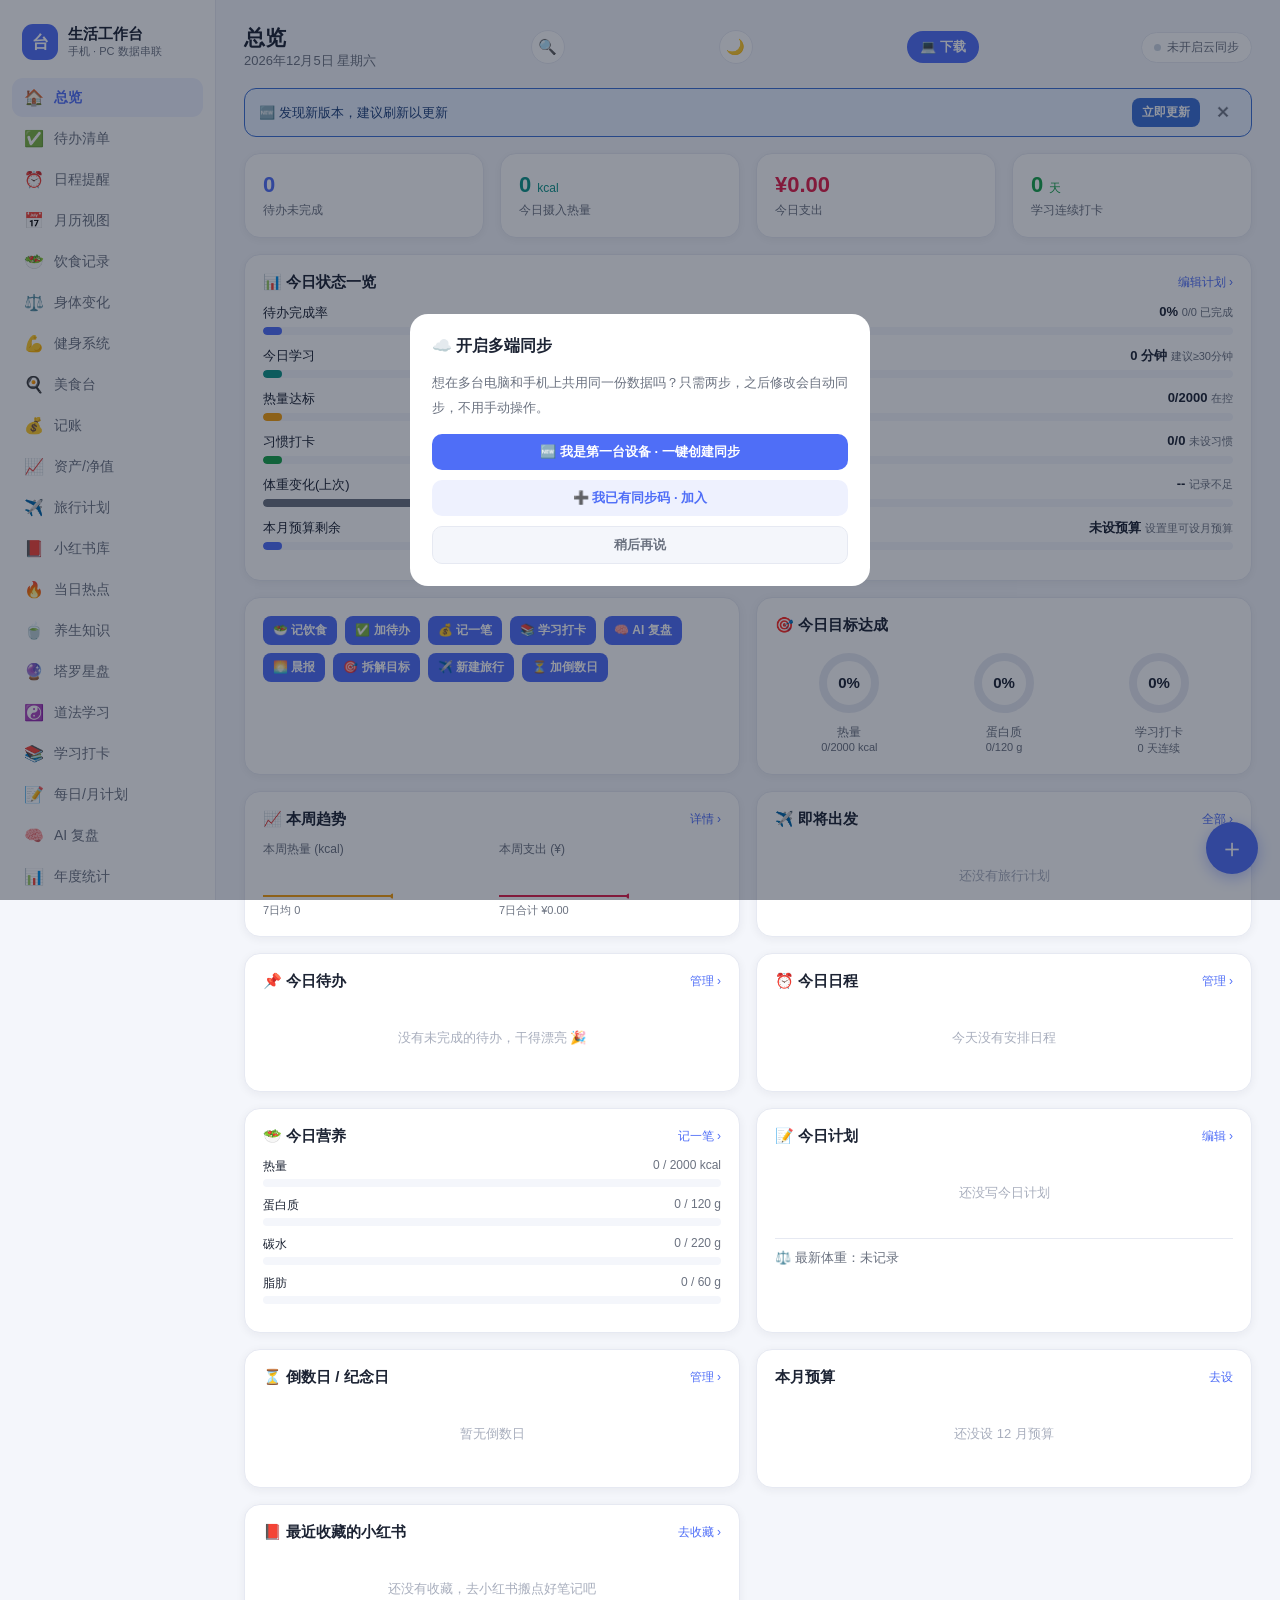
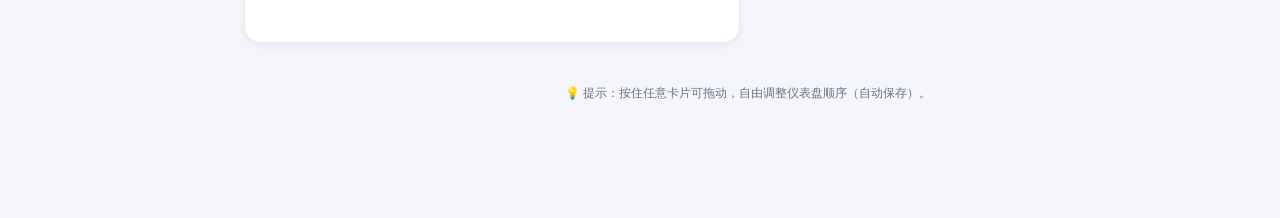
==== index.html @ 12a0d569 "feat: 新增资产/净值、目标OKR、收藏稍后读、分类预算卡、AI识票图片OCR 五模块" ====
<!DOCTYPE html>
<html lang="zh-CN">
<head>
<meta charset="UTF-8">
<meta name="viewport" content="width=device-width, initial-scale=1.0, viewport-fit=cover">
<meta name="theme-color" content="#4f6ef7">
<title>我的生活工作台</title>
<meta name="apple-mobile-web-app-capable" content="yes">
<meta name="mobile-web-app-capable" content="yes">
<meta name="apple-mobile-web-app-title" content="生活工作台">
<meta name="apple-mobile-web-app-status-bar-style" content="default">
<link rel="icon" href="data:image/svg+xml,<svg xmlns='http://www.w3.org/2000/svg' viewBox='0 0 100 100'><rect width='100' height='100' rx='24' fill='%234f6ef7'/><text x='50' y='68' font-size='52' text-anchor='middle' fill='white'>台</text></svg>">
<link rel="stylesheet" href="style.css">
<script>try{var _d=JSON.parse(localStorage.getItem("wb_workbench_v1")||"{}");if(_d.settings&&_d.settings.theme==="dark")document.documentElement.setAttribute("data-theme","dark");}catch(e){}</script>
<link rel="manifest" href="manifest.json">
<link rel="apple-touch-icon" href="icon-192.png">
</head>
<body>
<div id="app">
  <!-- 侧边栏（PC） -->
  <aside class="sidebar">
    <div class="logo">
      <div class="mark">台</div>
      <div><div class="t1">生活工作台</div><div class="t2">手机 · PC 数据串联</div></div>
    </div>
    <nav id="nav"></nav>
  </aside>

  <!-- 主区域 -->
  <main class="main">
    <div class="topbar">
      <div>
        <h1 id="page-title">总览</h1>
        <div class="date" id="page-date"></div>
      </div>
      <button class="top-icon" onclick="openSearch()" title="全局搜索">🔍</button>
      <button class="top-icon" id="theme-btn" onclick="toggleTheme()" title="切换深色/浅色">🌙</button>
      <button class="dl-btn" id="dl-btn" onclick="openDownloadModal()">📲 下载</button>
      <button class="sync-chip" id="sync-chip" onclick="go('settings')">
        <span class="dot"></span><span id="sync-chip-text">未开启云同步</span>
      </button>
    </div>
    <div id="backup-banner" class="backup-banner" style="display:none"></div>
    <div id="update-banner" class="backup-banner" style="display:none;background:#e7f0ff;border-color:#3b6fd4;color:#1c3f7a">
      <span>🆕 发现新版本，建议刷新以更新</span>
      <button class="btn sm" style="background:#3b6fd4;color:#fff;border:none" onclick="applyUpdate()">立即更新</button>
      <button class="icon-btn" onclick="this.parentNode.style.display='none'">✕</button>
    </div>
    <div id="corrupt-banner" class="corrupt-banner" style="display:none"></div>

    <section id="sec-dashboard" class="section"></section>
    <section id="sec-todo" class="section"></section>
    <section id="sec-schedule" class="section"></section>
    <section id="sec-calendar" class="section"></section>
    <section id="sec-diet" class="section"></section>
    <section id="sec-money" class="section"></section>
    <section id="sec-assets" class="section"></section>
    <section id="sec-travel" class="section"></section>
    <section id="sec-hot" class="section"></section>
    <section id="sec-wellness" class="section"></section>
    <section id="sec-tarot" class="section"></section>
    <section id="sec-tao" class="section"></section>
    <section id="sec-study" class="section"></section>
    <section id="sec-plan" class="section"></section>
    <section id="sec-review" class="section"></section>
    <section id="sec-stats" class="section"></section>
    <section id="sec-weight" class="section"></section>
    <section id="sec-kitchen" class="section"></section>
    <section id="sec-sop" class="section"></section>
    <section id="sec-shopping" class="section"></section>
    <section id="sec-habits" class="section"></section>
    <section id="sec-files" class="section"></section>
    <section id="sec-vault" class="section"></section>
    <section id="sec-tools" class="section"></section>
    <section id="sec-xhs" class="section"></section>
    <section id="sec-goals" class="section"></section>
    <section id="sec-bookmarks" class="section"></section>
    <section id="sec-settings" class="section"></section>
    <section id="sec-fitness" class="section"></section>
  </main>

  <!-- 底部导航（手机） -->
  <nav class="bottom-nav" id="bnav"></nav>
</div>

<button id="fab" class="fab" onclick="openQuickAdd()" title="快速记录">＋</button>
<div id="toast"></div>
<div id="modal-root"></div>

<script src="foods.js"></script>
<script src="recipes.js"></script>
<script src="travel.js"></script>
<script src="xhs.js"></script>
<script src="app.js"></script>
</body>
</html>
---- style.css ----
:root {
  --bg: #f4f6fb;
  --card: #ffffff;
  --text: #1c2333;
  --text2: #6b7280;
  --line: #e6e9f2;
  --primary: #4f6ef7;
  --primary-soft: #eef1fe;
  --green: #16a34a;
  --red: #e11d48;
  --orange: #f59e0b;
  --teal: #0d9488;
  --purple: #8b5cf6;
  --radius: 16px;
  --shadow: 0 2px 10px rgba(28, 35, 51, 0.06);
}
* { margin: 0; padding: 0; box-sizing: border-box; -webkit-tap-highlight-color: transparent; }
html, body { height: 100%; }
body {
  font-family: -apple-system, BlinkMacSystemFont, "PingFang SC", "Microsoft YaHei", "Segoe UI", sans-serif;
  background: var(--bg); color: var(--text); font-size: 14px;
}
button { font-family: inherit; cursor: pointer; border: none; background: none; color: inherit; }
input, select, textarea {
  font-family: inherit; font-size: 14px; color: var(--text);
  border: 1px solid var(--line); border-radius: 10px; padding: 9px 12px;
  background: #fff; outline: none; width: 100%;
}
input:focus, select:focus, textarea:focus { border-color: var(--primary); box-shadow: 0 0 0 3px rgba(79,110,247,.12); }
::placeholder { color: #a8aebd; }

/* 布局 */
#app { display: flex; min-height: 100vh; }
.sidebar {
  width: 216px; background: var(--card); border-right: 1px solid var(--line);
  padding: 20px 12px; position: fixed; top: 0; bottom: 0; left: 0; z-index: 50;
  display: flex; flex-direction: column; overflow-y: auto;
}
.logo { display: flex; align-items: center; gap: 10px; padding: 4px 10px 18px; }
.logo .mark {
  width: 36px; height: 36px; border-radius: 11px; flex: none;
  background: linear-gradient(135deg, #4f6ef7, #8b5cf6);
  color: #fff; display: flex; align-items: center; justify-content: center;
  font-weight: 700; font-size: 17px;
}
.logo .t1 { font-weight: 700; font-size: 15px; }
.logo .t2 { font-size: 11px; color: var(--text2); }
.nav-item {
  display: flex; align-items: center; gap: 10px; padding: 10px 12px;
  border-radius: 11px; color: var(--text2); font-size: 14px; width: 100%;
  margin-bottom: 2px; transition: all .15s;
}
.nav-item .ico { font-size: 16px; width: 20px; text-align: center; }
.nav-item:hover { background: var(--bg); color: var(--text); }
.nav-item.active { background: var(--primary-soft); color: var(--primary); font-weight: 600; }
.main { flex: 1; margin-left: 216px; padding: 24px 28px 90px; max-width: 1160px; }

/* 顶栏 */
.topbar { display: flex; align-items: center; justify-content: space-between; margin-bottom: 18px; gap: 12px; flex-wrap: wrap; }
.topbar h1 { font-size: 21px; font-weight: 700; }
.topbar .date { color: var(--text2); font-size: 13px; }
.sync-chip {
  display: inline-flex; align-items: center; gap: 6px; font-size: 12px;
  background: var(--card); border: 1px solid var(--line); border-radius: 99px; padding: 6px 12px; color: var(--text2);
}
.sync-chip .dot { width: 7px; height: 7px; border-radius: 50%; background: #cbd5e1; }
.sync-chip.on .dot { background: var(--green); }
.dl-btn {
  border: none; background: var(--primary); color: #fff; font-size: 13px; font-weight: 600;
  padding: 7px 13px; border-radius: 99px; cursor: pointer; margin-right: 8px; white-space: nowrap;
}
.dl-btn:hover { background: #3f5cf0; }
.dl-btn.ready { animation: dlPulse 1.6s infinite; }
@keyframes dlPulse { 0%,100% { box-shadow: 0 0 0 3px var(--primary-soft); } 50% { box-shadow: 0 0 0 6px var(--primary-soft); } }

/* 卡片与网格 */
.card { background: var(--card); border-radius: var(--radius); box-shadow: var(--shadow); padding: 18px; border: 1px solid var(--line); }
.card h3 { font-size: 15px; margin-bottom: 12px; display: flex; align-items: center; justify-content: space-between; }
.card h3 .more { font-size: 12px; color: var(--primary); font-weight: 400; }
.grid { display: grid; gap: 16px; }
.grid.cols-2 { grid-template-columns: 1fr 1fr; }
.grid.cols-3 { grid-template-columns: repeat(3, 1fr); }
.grid.cols-4 { grid-template-columns: repeat(4, 1fr); }
/* 仪表盘可拖拽布局：display 仅在 .active 时生效，避免 ID 选择器优先级压过 .section 的隐藏规则 */
#sec-dashboard.active { display: grid; grid-template-columns: repeat(4, 1fr); gap: 16px; }
#sec-dashboard .span2 { grid-column: span 2; }
#sec-dashboard .span4 { grid-column: 1 / -1; }
#sec-dashboard [data-dash] { cursor: grab; transition: box-shadow .15s, transform .15s; }
#sec-dashboard [data-dash]:hover { box-shadow: 0 6px 18px rgba(79,110,247,.18); }
#sec-dashboard [data-dash]:active { cursor: grabbing; }
#sec-dashboard [data-dash].dragging { opacity: .45; }
@media (max-width: 760px) {
  #sec-dashboard.active { grid-template-columns: 1fr 1fr; }
  #sec-dashboard .span2, #sec-dashboard .span4 { grid-column: 1 / -1; }
}
.section { display: none; }
.section.active { display: block; animation: fade .2s ease; }
@keyframes fade { from { opacity: 0; transform: translateY(4px); } to { opacity: 1; } }

/* 统计块 */
.stat { display: flex; flex-direction: column; gap: 4px; }
.stat .v { font-size: 22px; font-weight: 700; }
.stat .l { font-size: 12px; color: var(--text2); }

/* 按钮 */
.btn {
  display: inline-flex; align-items: center; justify-content: center; gap: 6px;
  background: var(--primary); color: #fff; border-radius: 10px; padding: 9px 16px;
  font-size: 13px; font-weight: 600; transition: opacity .15s; flex: none;
}
.btn:hover { opacity: .88; }
.btn.ghost { background: var(--primary-soft); color: var(--primary); }
.btn.gray { background: var(--bg); color: var(--text2); border: 1px solid var(--line); }
.btn.danger { background: #fee2e2; color: var(--red); }
.btn.sm { padding: 6px 10px; font-size: 12px; border-radius: 8px; }
.icon-btn { color: var(--text2); font-size: 15px; padding: 4px 6px; border-radius: 6px; }
.icon-btn:hover { background: var(--bg); color: var(--red); }

/* 表单行 */
.form-row { display: flex; gap: 8px; margin-bottom: 10px; flex-wrap: wrap; }
.form-row > * { flex: 1; min-width: 90px; }
.form-row > .btn { flex: none; }
label.fl { font-size: 12px; color: var(--text2); display: block; margin-bottom: 4px; }

/* 列表 */
.list-item {
  display: flex; align-items: center; gap: 10px; padding: 11px 4px;
  border-bottom: 1px solid var(--line);
}
.list-item:last-child { border-bottom: none; }
.list-item .grow { flex: 1; min-width: 0; }
.list-item .title { font-size: 14px; word-break: break-all; }
.list-item .sub { font-size: 12px; color: var(--text2); margin-top: 2px; }
.done .title { text-decoration: line-through; color: var(--text2); }
.tag { font-size: 11px; padding: 2px 8px; border-radius: 99px; flex: none; }
.tag.hi { background: #fee2e2; color: var(--red); }
.tag.mid { background: #fef3c7; color: #b45309; }
.tag.lo { background: #dcfce7; color: var(--green); }
.tag.blue { background: var(--primary-soft); color: var(--primary); }
.tag.teal { background: #ccfbf1; color: var(--teal); }
.tag.purple { background: #ede9fe; color: var(--purple); }
.tag.orange { background: #fef3c7; color: #b45309; }
.checkbox {
  width: 20px; height: 20px; border-radius: 7px; border: 2px solid #cbd5e1;
  flex: none; display: flex; align-items: center; justify-content: center;
  color: #fff; font-size: 12px; transition: all .15s;
}
.checkbox.on { background: var(--green); border-color: var(--green); }
.empty { text-align: center; color: #a8aebd; padding: 26px 0; font-size: 13px; }

/* 进度条 */
.pbar { height: 8px; background: var(--bg); border-radius: 99px; overflow: hidden; }
.pbar > div { height: 100%; border-radius: 99px; transition: width .3s; }

/* 月历 */
.cal-head { display: flex; align-items: center; justify-content: space-between; margin-bottom: 12px; }
.cal-head .m { font-size: 16px; font-weight: 700; }
.cal-grid { display: grid; grid-template-columns: repeat(7, 1fr); gap: 4px; }
.cal-wd { text-align: center; font-size: 12px; color: var(--text2); padding: 6px 0; }
.cal-cell {
  min-height: 72px; border-radius: 10px; padding: 6px; font-size: 12px;
  border: 1px solid transparent; cursor: pointer; overflow: hidden;
}
.cal-cell:hover { background: var(--bg); }
.cal-cell.dim { opacity: .35; }
.cal-cell.today { background: var(--primary-soft); border-color: var(--primary); }
.cal-cell.sel { border-color: var(--primary); }
.cal-cell .d { font-weight: 600; margin-bottom: 3px; }
.cal-ev {
  font-size: 10px; background: var(--primary-soft); color: var(--primary);
  border-radius: 4px; padding: 1px 4px; margin-bottom: 2px;
  white-space: nowrap; overflow: hidden; text-overflow: ellipsis;
}
.cal-ev.todo { background: #fef3c7; color: #b45309; }
.cal-dots { display: flex; gap: 2px; flex-wrap: wrap; }

/* 饮食 */
.macro-ring { display: flex; gap: 14px; align-items: center; flex-wrap: wrap; }
.meal-group-title { font-size: 13px; font-weight: 700; color: var(--text2); margin: 12px 0 2px; }
.food-suggest {
  position: absolute; z-index: 30; background: #fff; border: 1px solid var(--line);
  border-radius: 10px; box-shadow: 0 8px 24px rgba(0,0,0,.1); max-height: 220px; overflow-y: auto;
  width: 100%; top: calc(100% + 4px); left: 0;
}
.food-suggest div { padding: 9px 12px; cursor: pointer; font-size: 13px; display: flex; justify-content: space-between; }
.food-suggest div:hover { background: var(--primary-soft); }
.food-suggest .m { color: var(--text2); font-size: 11px; }
.ai-zone {
  border: 2px dashed var(--line); border-radius: 12px; padding: 18px; text-align: center;
  color: var(--text2); font-size: 13px; cursor: pointer; transition: all .15s;
}
.ai-zone:hover { border-color: var(--primary); color: var(--primary); background: var(--primary-soft); }

/* 打卡热力 */
.streak-grid { display: flex; gap: 4px; flex-wrap: wrap; }
.streak-cell { width: 11%; aspect-ratio: 1; max-width: 34px; border-radius: 6px; background: var(--bg); position: relative; }
.streak-cell.on { background: var(--green); }
.streak-cell span { position: absolute; inset: 0; display: flex; align-items: center; justify-content: center; font-size: 9px; color: var(--text2); }
.streak-cell.on span { color: #fff; }

/* 热点 */
.hot-tabs { display: flex; gap: 8px; margin-bottom: 12px; }
.hot-tab { padding: 7px 14px; border-radius: 99px; background: var(--bg); font-size: 13px; color: var(--text2); }
.hot-tab.active { background: var(--primary); color: #fff; }
.hot-item { display: flex; gap: 10px; padding: 10px 2px; border-bottom: 1px solid var(--line); align-items: baseline; }
.hot-item:last-child { border: none; }
.hot-rank { font-weight: 800; font-style: italic; width: 24px; flex: none; color: #94a3b8; }
.hot-item:nth-child(1) .hot-rank { color: var(--red); }
.hot-item:nth-child(2) .hot-rank { color: var(--orange); }
.hot-item:nth-child(3) .hot-rank { color: #eab308; }
.hot-item a { color: var(--text); text-decoration: none; font-size: 14px; flex: 1; }
.hot-item a:hover { color: var(--primary); }
.hot-heat { font-size: 11px; color: var(--text2); flex: none; }

/* 弹窗 & toast */
.modal-bg {
  position: fixed; inset: 0; background: rgba(15,23,42,.45); z-index: 100;
  display: flex; align-items: center; justify-content: center; padding: 20px;
}
.modal { background: #fff; border-radius: 18px; padding: 22px; width: 100%; max-width: 460px; max-height: 86vh; overflow-y: auto; }
.guide-modal { max-width: 560px; }
.guide-fig { background: #f5f7ff; border: 1px solid var(--line); border-radius: 12px; padding: 10px; margin: 6px 0 14px; }
.guide-fig svg { display: block; width: 100%; height: auto; }
.guide-cap { font-size: 11px; color: var(--text2); text-align: center; margin-top: 6px; }
.guide-step { display: flex; gap: 10px; align-items: flex-start; padding: 9px 0; border-bottom: 1px dashed var(--line); }
.guide-step:last-of-type { border-bottom: none; }
.guide-step .n { flex: none; width: 22px; height: 22px; border-radius: 50%; background: var(--primary); color: #fff; font-size: 12px; font-weight: 700; display: flex; align-items: center; justify-content: center; }
.guide-step .ico { flex: none; font-size: 16px; line-height: 1.4; }
.guide-step .body { font-size: 13px; line-height: 1.7; color: var(--text); }
.guide-step .body code, .sw-table code { background: var(--bg); border: 1px solid var(--line); border-radius: 5px; padding: 1px 5px; font-size: 11px; color: var(--primary); }
.guide-tip { margin-top: 10px; font-size: 12px; color: var(--text2); background: var(--bg); border-radius: 10px; padding: 10px 12px; line-height: 1.7; }
.sw-grid { display: grid; grid-template-columns: repeat(auto-fill, minmax(118px, 1fr)); gap: 8px; margin: 8px 0 4px; }
.sw-card { border: 1px solid var(--line); border-radius: 10px; padding: 8px 10px; background: var(--bg); }
.sw-card b { display: block; font-size: 13px; }
.sw-card span { font-size: 10px; color: var(--text2); word-break: break-all; }
.sw-table { width: 100%; border-collapse: collapse; margin: 8px 0; font-size: 11px; }
.sw-table th, .sw-table td { border: 1px solid var(--line); padding: 6px 8px; text-align: left; vertical-align: top; }
.sw-table th { background: var(--bg); font-weight: 600; }
.sw-table code { display: inline-block; max-width: 230px; overflow: auto; }
.modal h3 { font-size: 16px; margin-bottom: 14px; }
#toast {
  position: fixed; top: 18px; left: 50%; transform: translateX(-50%) translateY(-80px);
  background: #1c2333; color: #fff; padding: 10px 20px; border-radius: 99px;
  font-size: 13px; z-index: 200; transition: transform .3s; box-shadow: 0 8px 24px rgba(0,0,0,.25);
  max-width: 88vw;
}
#toast.show { transform: translateX(-50%) translateY(0); }

/* 旅行计划 */
.chip {
  display: inline-block; font-size: 11px; background: var(--bg); border: 1px solid var(--line);
  border-radius: 99px; padding: 2px 9px; margin: 2px 4px 2px 0; color: var(--text2);
}
.tl { position: relative; margin-top: 4px; }
.tl-item { position: relative; padding: 7px 0 7px 16px; border-left: 2px solid var(--line); margin-left: 5px; }
.tl-item::before {
  content: ""; position: absolute; left: -6px; top: 13px; width: 10px; height: 10px;
  border-radius: 50%; background: var(--primary); border: 2px solid #fff; box-shadow: 0 0 0 1px var(--line);
}
.tl-item.transit::before { width: 6px; height: 6px; left: -4px; top: 15px; background: #cbd5e1; }
.tl-item:last-child { border-left-color: transparent; }

/* 图表 */
.chart-wrap { width: 100%; overflow-x: auto; }
svg text { font-family: inherit; }

/* 移动端 */
.bottom-nav { display: none; }
@media (max-width: 900px) {
  .sidebar { display: none; }
  .main { margin-left: 0; padding: 16px 14px 92px; }
  .grid.cols-2, .grid.cols-3, .grid.cols-4 { grid-template-columns: 1fr 1fr; }
  .grid.cols-2 { grid-template-columns: 1fr; }
  .topbar h1 { font-size: 18px; }
  .cal-cell { min-height: 52px; padding: 4px; }
  .cal-ev { display: none; }
  .cal-dots { display: flex; }
  .bottom-nav {
    display: flex; position: fixed; bottom: 0; left: 0; right: 0; z-index: 60;
    background: rgba(255,255,255,.94); backdrop-filter: blur(12px);
    border-top: 1px solid var(--line); padding: 6px 4px calc(6px + env(safe-area-inset-bottom));
    overflow-x: auto;
  }
  .bnav-item {
    flex: 1; min-width: 58px; display: flex; flex-direction: column; align-items: center; gap: 2px;
    font-size: 10px; color: var(--text2); padding: 4px 0; border-radius: 10px;
  }
  .bnav-item .ico { font-size: 18px; }
  .bnav-item.active { color: var(--primary); font-weight: 600; }
}
@media (min-width: 901px) {
  .cal-dots { display: none; }
}

/* ===== 新增：顶栏图标按钮 / 备份横幅 / 悬浮快速记录 ===== */
.top-icon {
  width: 34px; height: 34px; border-radius: 50%; font-size: 15px; flex: none;
  background: var(--card); border: 1px solid var(--line); display: inline-flex;
  align-items: center; justify-content: center;
}
.top-icon:hover { border-color: var(--primary); }
.backup-banner {
  display: flex; align-items: center; gap: 10px; flex-wrap: wrap;
  background: #fff7ed; border: 1px solid #fdba74; color: #9a3412;
  border-radius: 12px; padding: 9px 14px; font-size: 13px; margin-bottom: 16px;
}
.backup-banner span { flex: 1; min-width: 180px; }
.corrupt-banner {
  display: flex; align-items: center; gap: 10px; flex-wrap: wrap;
  background: #fef2f2; border: 1px solid #f87171; color: #991b1b;
  border-radius: 12px; padding: 9px 14px; font-size: 13px; margin-bottom: 16px; line-height: 1.6;
}
.corrupt-banner code { background: rgba(0,0,0,.08); padding: 1px 5px; border-radius: 4px; font-size: 12px; }
.fab {
  position: fixed; right: 22px; bottom: 26px; z-index: 70;
  width: 52px; height: 52px; border-radius: 50%; font-size: 26px; line-height: 1;
  background: var(--primary); color: #fff; box-shadow: 0 4px 16px rgba(79,110,247,.4);
  display: flex; align-items: center; justify-content: center;
}
.fab:hover { background: #3f5cf0; transform: scale(1.06); }
@media (max-width: 900px) { .fab { bottom: calc(74px + env(safe-area-inset-bottom)); right: 16px; } }

/* ===== 新增：全年学习热力图 ===== */
.hm-wrap { display: flex; gap: 3px; overflow-x: auto; padding-bottom: 4px; }
.hm-col { display: flex; flex-direction: column; gap: 3px; }
.hm-cell { width: 12px; height: 12px; border-radius: 3px; background: var(--bg); flex: none; }
.hm-cell.lv0 { background: var(--bg); }
.hm-cell.lv1 { background: #bbf7d0; }
.hm-cell.lv2 { background: #4ade80; }
.hm-cell.lv3 { background: #16a34a; }
.hm-cell.lv4 { background: #14532d; }
.hm-cell.lvx { background: transparent; border: 1px dashed var(--line); }

/* ===== 新增：深色主题 ===== */
[data-theme="dark"] {
  --bg: #12141c;
  --card: #1c1f2b;
  --text: #e6e9f2;
  --text2: #9aa1b5;
  --line: #2c3040;
  --primary: #6d86ff;
  --primary-soft: #232a45;
  --shadow: 0 2px 10px rgba(0, 0, 0, 0.35);
}
[data-theme="dark"] input, [data-theme="dark"] select, [data-theme="dark"] textarea { background: #171a24; color: var(--text); }
[data-theme="dark"] ::placeholder { color: #5d6478; }
[data-theme="dark"] .backup-banner { background: #2b2010; border-color: #92600e; color: #fbbf24; }
[data-theme="dark"] .corrupt-banner { background: #3a1d1d; border-color: #b91c1c; color: #fca5a5; }
[data-theme="dark"] .hm-cell.lv1 { background: #14532d; }
[data-theme="dark"] .hm-cell.lv2 { background: #15803d; }
[data-theme="dark"] .hm-cell.lv3 { background: #22c55e; }
[data-theme="dark"] .hm-cell.lv4 { background: #86efac; }
[data-theme="dark"] .streak-cell.on span { color: #12141c; }
@media (max-width: 900px) {
  [data-theme="dark"] .bottom-nav { background: rgba(22,25,35,.94); }
}

/* ===== 高对比模式（强化可读） ===== */
.contrast {
  --bg: #000000; --card: #0a0a0a; --text: #ffffff; --text2: #e8e8e8;
  --line: #ffffff; --primary: #ffeb3b; --primary-soft: #2a2a00;
  --shadow: none; --green: #00e676; --red: #ff5252; --orange: #ffab00;
  --teal: #18ffff; --purple: #e040fb; --blue: #40c4ff; --pink: #ff4081;
}
.contrast .card { border: 2px solid #fff; }
.contrast .btn { border: 2px solid #fff; font-weight: 600; }
.contrast .btn.gray, .contrast .btn.ghost { border-color: #fff; }
.contrast input, .contrast select, .contrast textarea { background: #000; color: #fff; border: 2px solid #fff; }
.contrast a { color: #ffeb3b; }
.contrast .pbar { background: #333; }
.contrast .pbar > div { outline: 1px solid #000; }
.contrast .tag, .contrast .chip { border: 1px solid #fff; }
.contrast .bottom-nav { background: #000; border-top: 2px solid #fff; }
.contrast .nav-item.active { color: #ffeb3b; }
.contrast .modal-bg, .contrast.modal-bg { background: rgba(0,0,0,.85); }
.contrast .modal { background: #000; border: 2px solid #fff; }
/* AI 复盘 markdown 渲染 */
.md { font-size: 14px; line-height: 1.85; color: var(--text); }
.md h3 { font-size: 16px; margin: 14px 0 6px; }
.md h4 { font-size: 14px; margin: 12px 0 4px; color: var(--text); }
.md h5 { font-size: 13px; margin: 10px 0 4px; color: var(--text2); }
.md p { margin: 6px 0; }
.md ul, .md ol { margin: 6px 0; padding-left: 22px; }
.md li { margin: 3px 0; }
.md b { color: var(--text); }
/* ===== 小工具页 ===== */
.tools-page { padding: 0 4px; }
.tools-intro { text-align: center; color: var(--text2); font-size: 13px; margin: 8px 0 16px; }
.tools-cat { margin-bottom: 24px; }
.tools-cat-title { font-size: 15px; font-weight: 700; color: var(--primary); margin-bottom: 10px; padding-left: 4px; }
.tools-grid { display: grid; grid-template-columns: repeat(auto-fill, minmax(140px, 1fr)); gap: 10px; }
.tool-card { background: var(--card); border: 1.5px solid var(--border); border-radius: 14px; padding: 16px 12px; display: flex; flex-direction: column; align-items: center; gap: 6px; cursor: pointer; transition: all .2s; color: var(--text); }
.tool-card:hover { border-color: var(--primary); transform: translateY(-2px); box-shadow: 0 4px 12px rgba(79,110,247,.15); }
.tool-card.active { border-color: var(--primary); background: #e8eeff; }
[data-theme="dark"] .tool-card.active { background: rgba(79,110,247,.18); }
.tool-ico { font-size: 32px; line-height: 1; }
.tool-name { font-weight: 700; font-size: 14px; }
.tool-desc { font-size: 11.5px; color: var(--text2); text-align: center; }
.tool-panel { margin-top: 20px; background: var(--card); border: 1.5px solid var(--border); border-radius: 16px; padding: 20px; animation: gfIn .25s ease; }
.tool-body { max-width: 560px; margin: 0 auto; }
.tool-body h3 { margin: 0 0 6px; font-size: 18px; }
.tool-sub { color: var(--text2); font-size: 13px; margin: 4px 0 12px; }
.tool-result { margin-top: 14px; text-align: center; display: none; }

/* 抽签/转盘结果 */
.lot-animate { font-size: 28px; font-weight: 900; color: var(--primary); padding: 20px; animation: lotBounce .08s infinite alternate; }
.lot-winner { font-size: 26px; font-weight: 900; color: var(--primary); padding: 22px; background: linear-gradient(135deg,#e8eeff,#f0e6ff); border-radius: 14px; }
@keyframes lotBounce { from { transform: scale(1.05) rotate(-1deg); } to { transform: scale(.95) rotate(1deg); } }

/* 骰子 */
.dice-area { display: flex; gap: 12px; justify-content: center; flex-wrap: wrap; margin: 16px 0; }
.dice { width: 58px; height: 58px; background: var(--card); border: 2px solid var(--border); border-radius: 12px; display: flex; align-items: center; justify-content: center; font-size: 24px; font-weight: 900; color: var(--text); cursor: pointer; position: relative; user-select: none; transition: transform .15s; }
.dice.rolled { background: #fff8e1; border-color: #ffc107; }
.dice .dot { position: absolute; width: 9px; height: 9px; background: #333; border-radius: 50%; transform: translate(-50%,-50%); }

/* 硬币 */
.coin-box { text-align: center; margin: 20px 0; perspective: 400px; }
.coin-el { width: 100px; height: 100px; border-radius: 50%; display: inline-flex; align-items: center; justify-content: center; font-size: 36px; font-weight: 900; cursor: pointer;
  background: linear-gradient(145deg,#ffd700,#ffaa00); color: #7a6000; border: 3px solid #e6a800; box-shadow: 0 4px 16px rgba(255,170,0,.35); }
.coin-el.heads { background: linear-gradient(145deg,#e8f5e9,#81c784); color: #1b5e20; border-color: #4caf50; box-shadow: 0 4px 16px(76,175,80,.3); }
.coin-el.tails { background: linear-gradient(145deg,#ffebee,#ef5350); color: #b71c1c; border-color: #e53935; box-shadow: 0 4px 16px(239,83,80,.3); }
.coin-el.flipping { animation: coinFlip .9s ease-out; }
@keyframes coinFlip { 0%{transform:rotateY(0)} 50%{transform:rotateY(1800deg) scale(1.2)} 100%{transform:rotateY(3600deg) scale(1)} }

/* 决策器 */
.decide-options { display: grid; grid-template-columns: 1fr 1fr; gap: 10px; margin: 14px 0; }
.decide-btn { padding: 18px 12px; border-radius: 14px; border: 2px solid var(--border); background: var(--card); font-size: 16px; cursor: pointer; transition: all .2s; color: var(--text); }
.decide-btn:hover { border-color: var(--primary); transform: translateY(-2px); }
.decide-big { grid-column: span 2; background: linear-gradient(135deg,var(--primary),#7c4dff); color: #fff !important; border-color: transparent; }

/* 时间屏幕 */
.ts-clock { font-size: 52px; font-weight: 200; text-align: center; letter-spacing: 3px; font-variant-numeric: tabular-nums; margin: 10px 0 4px; color: var(--text); }
.ts-date { text-align: center; font-size: 15px; color: var(--text2); margin-bottom: 12px; }
.ts-formats { display: flex; gap: 6px; justify-content: center; flex-wrap: wrap; }
.ts-fmt { padding: 6px 14px; border-radius: 20px; border: 1.5px solid var(--border); background: transparent; color: var(--text2); font-size: 13px; cursor: pointer; }
.ts-fmt.active { background: var(--primary); color: #fff; border-color: var(--primary); }
.timescreen-body.fs { position: fixed; inset: 0; z-index: 9999; background: #000; display: flex !important; flex-direction: column; align-items: center; justify-content: center; border-radius: 0; }
.timescreen-body.fs .ts-clock { font-size: min(18vw, 120px); color: #fff; }
.timescreen-body.fs .ts-date { color: rgba(255,255,255,.6); font-size: min(5vw, 24px); }
.timescreen-body.fs h3 { color: rgba(255,255,255,.5); }
.timescreen-body.fs .ts-formats { position: fixed; bottom: 30px; left: 50%; transform: translateX(-50%); }
.timescreen-body.fs .ts-fmt { border-color: rgba(255,255,255,.3); color: rgba(255,255,255,.7); }
.timescreen-body.fs .ts-fmt.active { background: #fff; color: #000; }

/* 秒表 / 倒计时 / 番茄钟 */
.sw-display, .cd-display, .pomodoro-display { font-size: 48px; font-weight: 200; text-align: center; letter-spacing: 2px; font-variant-numeric: tabular-nums; padding: 16px; font-family: 'SF Mono', Consolas, monospace; color: var(--text); }
.pomodoro-phase { text-align: center; font-size: 16px; font-weight: 700; margin-bottom: 4px; color: var(--primary); }
.sw-controls { display: flex; gap: 8px; justify-content: center; flex-wrap: wrap; margin-top: 12px; }
.sw-laps { max-height: 140px; overflow-y: auto; margin: 10px 0; font-size: 13px; font-family: 'SF Mono',Consolas,monospace; }
.sw-lap { padding: 4px 8px; border-bottom: 1px solid var(--border); }

/* 记分牌 */
.sb-board { display: flex; align-items: center; justify-content: center; gap: 16px; margin: 16px 0; }
.sb-team { text-align: center; flex: 1; }
.sb-label { font-size: 14px; color: var(--text2); margin-bottom: 6px; }
.sb-score { font-size: 64px; font-weight: 900; color: var(--primary); line-height: 1; font-variant-numeric: tabular-nums; }
.sb-vs { font-size: 20px; font-weight: 900; color: var(--text2); }
.sb-btns { display: flex; gap: 4px; justify-content: center; margin-top: 8px; }

/* 手持弹幕 */
.led-preview { margin-top: 14px; border-radius: 10px; overflow: hidden; }

/* 计算器 */
.calc-display { background: var(--bg); border: 1.5px solid var(--border); border-radius: 12px; padding: 12px 16px; margin-bottom: 12px; min-height: 54px; text-align: right; font-family:'SF Mono',Consolas,monospace;overflow:hidden;word-break:break-all}
.calc-display div:first-child { font-size: 14px; color: var(--text2); min-height: 20px; }
.calc-display div:last-child { font-size: 26px; font-weight: 700; color: var(--text); }
.calc-grid { display: grid; grid-template-columns: repeat(4, 1fr); gap: 6px; }
.calc-key { padding: 16px 4px; border-radius: 12px; border: 1.5px solid var(--border); background: var(--card); font-size: 18px; cursor: pointer; transition: all .1s; color: var(--text); }
.calc-key:active { transform: scale(.95); }
.calc-key.op { background: #e8eeff; color: var(--primary); font-weight: 700; }
.calc-key.eq { background: var(--primary); color: #fff; font-weight: 700; }
.calc-key.clr { background: #ffebee; color: #c62828; }
.calc-key.num { font-weight: 500; }

/* 密码生成器 */
.pw-output { display: flex; align-items: center; gap: 8px; margin-top: 12px; background: var(--bg); padding: 12px 16px; border-radius: 10px; word-break: break-all; font-family:'SF Mono',Consolas,monospace;font-size:16px;letter-spacing:1px}

/* 取色器 */
.cp-row { display: flex; align-items: center; gap: 8px; margin-bottom: 6px; }
.cp-row label { width: 36px; font-size: 13px; color: var(--text2); flex-shrink: 0; }
.cp-inp { flex: 1; font-family: 'SF Mono',Consolas,monospace; font-size: 13px; }

/* 设备信息 */
.di-table { border: 1px solid var(--border); border-radius: 10px; overflow: hidden; }
.di-row { display: flex; border-bottom: 1px solid var(--border); }
.di-row:last-child { border-bottom: none; }
.di-k { width: 100px; padding: 8px 12px; background: var(--bg); font-size: 13px; font-weight: 600; color: var(--text2); flex-shrink: 0; }
.di-v { padding: 8px 12px; font-size: 13px; word-break: break-all; color: var(--text); }

/* 首次进入自动浮层（图文指引） */
.guide-float {
  position: fixed; left: 12px; right: 12px; bottom: 76px; z-index: 60;
  display: none; align-items: center; gap: 10px;
  background: var(--card); border: 1px solid var(--primary);
  border-radius: 14px; padding: 12px 14px; box-shadow: var(--shadow);
  max-width: 460px; margin: 0 auto;
  animation: gfIn .25s ease;
}
@keyframes gfIn { from { opacity: 0; transform: translateY(8px); } to { opacity: 1; transform: none; } }
.guide-float .gf-ico { font-size: 22px; flex: none; }
.guide-float .gf-body { flex: 1; min-width: 0; }
.guide-float .gf-title { font-size: 13px; font-weight: 700; color: var(--text); }
.guide-float .gf-desc { font-size: 12px; color: var(--text2); line-height: 1.5; margin-top: 2px; }
.guide-float .btn.sm { flex: none; }
.guide-float .icon-btn { flex: none; }
@media (min-width: 768px) { .guide-float { left: 16px; right: auto; bottom: 84px; } }

/* 语音输入按钮 */
.voice-btn { width: 34px; height: 34px; flex: none; border-radius: 50%; border: 1.5px solid var(--border); background: var(--card); cursor: pointer; font-size: 15px; transition: all .15s; }
.voice-btn:hover { border-color: var(--primary); background: var(--primary-soft); }

/* 紧凑密度 */
body.compact { line-height: 1.4; }
body.compact .card { padding: 12px; margin-bottom: 10px; }
body.compact .card h3 { font-size: 15px; margin-bottom: 8px; }
body.compact .list-item { padding: 8px 0; }
body.compact .btn { padding: 7px 12px; }

/* 提醒状态 / 备份列表 */
#reminder-status:empty { display: none; }
#backup-list { font-size: 13px; }
#backup-list .btn.sm { padding: 3px 8px; }

/* 快捷键提示 */
.kbd { display: inline-block; padding: 1px 6px; border: 1px solid var(--border); border-radius: 5px; font-size: 11px; font-family: monospace; background: var(--bg); color: var(--text2); }

/* ===== 文件归档 ===== */
.file-drop { border: 2px dashed var(--border); border-radius: 12px; padding: 26px 16px; text-align: center; color: var(--text2); cursor: pointer; transition: background .15s, border-color .15s; background: var(--bg); }
.file-drop:hover { border-color: var(--primary); color: var(--text); }
.file-drop.over { border-color: var(--primary); background: color-mix(in srgb, var(--primary) 12%, var(--bg)); color: var(--text); }
.file-grid { display: grid; grid-template-columns: repeat(auto-fill, minmax(180px, 1fr)); gap: 14px; }
.file-card { background: var(--card); border: 1px solid var(--border); border-radius: 12px; overflow: hidden; display: flex; flex-direction: column; }
.file-thumb-wrap { cursor: pointer; background: var(--bg); display: flex; align-items: center; justify-content: center; }
.file-thumb { width: 100%; height: 120px; object-fit: cover; display: block; }
.file-thumb-icon { font-size: 44px; height: 120px; }
.file-meta { padding: 10px 12px 6px; flex: 1; }
.file-name { font-size: 13px; font-weight: 600; color: var(--text); word-break: break-all; line-height: 1.4; }
.file-sub { font-size: 11px; color: var(--text2); margin-top: 4px; }
.file-tags { font-size: 11px; color: var(--text2); margin-top: 4px; word-break: break-all; }
.file-actions { display: flex; gap: 6px; padding: 8px 10px 10px; flex-wrap: wrap; }
.file-actions .btn { flex: 1; min-width: 0; }
.file-pre { max-height: 60vh; overflow: auto; white-space: pre-wrap; word-break: break-all; font-size: 12px; line-height: 1.6; background: var(--bg); border: 1px solid var(--border); border-radius: 8px; padding: 10px; color: var(--text); }

/* ===== 命令面板（Ctrl/Cmd+K） ===== */
.cmd-palette { position: fixed; inset: 0; z-index: 300; display: none; align-items: flex-start; justify-content: center; padding-top: 12vh; font-family: inherit; }
.cmd-bg { position: absolute; inset: 0; background: rgba(0, 0, 0, .45); }
.cmd-box { position: relative; width: min(92vw, 560px); background: var(--card); border: 1px solid var(--border); border-radius: 14px; box-shadow: 0 20px 60px rgba(0, 0, 0, .25); overflow: hidden; }
.cmd-input { width: 100%; border: none; border-bottom: 1px solid var(--border); padding: 16px 18px; font-size: 16px; background: var(--card); color: var(--text); outline: none; }
.cmd-list { max-height: 52vh; overflow: auto; padding: 6px; }
.cmd-item { display: flex; align-items: center; gap: 10px; padding: 10px 12px; border-radius: 9px; cursor: pointer; font-size: 14px; color: var(--text); }
.cmd-item .cmd-ico { font-size: 17px; width: 22px; text-align: center; flex: none; }
.cmd-item.active, .cmd-item:hover { background: var(--primary-soft); }
.cmd-foot { font-size: 11px; color: var(--text2); padding: 8px 14px; border-top: 1px solid var(--border); }
.cmd-empty { padding: 18px; text-align: center; color: var(--text2); font-size: 13px; }

/* ===== 整体打卡热力图 ===== */
.heat-grid { display: grid; grid-template-columns: repeat(20, 1fr); gap: 3px; }
.heat-cell { aspect-ratio: 1 / 1; border-radius: 3px; background: var(--bg); }
.heat-cell.l1 { background: #cfe8cf; }
.heat-cell.l2 { background: #93d393; }
.heat-cell.l3 { background: #4caf50; }
.heat-cell.l4 { background: #2e7d32; }
[data-theme="dark"] .heat-cell { background: #15241a; }
[data-theme="dark"] .heat-cell.l1 { background: #1f4a2c; }
[data-theme="dark"] .heat-cell.l2 { background: #2f7d45; }
[data-theme="dark"] .heat-cell.l3 { background: #3fae5e; }
[data-theme="dark"] .heat-cell.l4 { background: #5fd47f; }

/* ===== 高对比模式强化 ===== */
.contrast .list-item { border: 1px solid #fff; }
.contrast .topbar { border-bottom: 2px solid #fff; }
.contrast .sidebar { border-right: 2px solid #fff; }
.contrast .section h3, .contrast .card h3 { border-bottom: 1px solid #fff; padding-bottom: 6px; }
.contrast .checkbox { border: 2px solid #fff; }
.contrast .cal-cell { border: 1px solid #fff; }
.contrast .heat-cell { border: 1px solid #fff; }
.contrast .sync-chip { border: 2px solid #fff; }
.contrast .cmd-box { border: 2px solid #fff; }
.contrast input.cmd-input { border-bottom: 2px solid #fff; }
.contrast .chart-wrap svg text { fill: #fff; }
.contrast .pbar > div { background: #ffeb3b !important; }
.contrast .cmd-item.active, .contrast .cmd-item:hover { background: #222; }
.contrast .cal-dots span { outline: 1px solid #000; }
@media (max-width: 560px) { .file-grid { grid-template-columns: repeat(auto-fill, minmax(140px, 1fr)); } }

/* ===== 小红书知识库模块（并入生活工作台） ===== */
.xhs-tool { display: flex; flex-wrap: wrap; gap: 8px; align-items: center; margin-bottom: 12px; }
.xhs-tool .inp { flex: 1; min-width: 200px; }
.xhs-cats { display: flex; flex-wrap: wrap; gap: 8px; margin-bottom: 10px; }
.xhs-cats .pill {
  border: 1px solid var(--line); background: var(--card); color: var(--text2);
  border-radius: 99px; padding: 6px 12px; font-size: 13px; cursor: pointer;
  display: inline-flex; gap: 6px; align-items: center;
}
.xhs-cats .pill .muted { color: var(--text2); font-size: 11px; opacity: .8; }
.xhs-cats .pill.active { background: var(--primary-soft); color: var(--primary); border-color: var(--primary); font-weight: 600; }
.xhs-cats .pill:hover { border-color: var(--primary); }
.xhs-clear { margin-left: 6px; font-size: 11px; color: var(--text2); background: transparent; border: none; cursor: pointer; padding: 0 2px; }
.xhs-clear:hover { color: var(--red); }
.xhs-tags { display: flex; flex-wrap: wrap; gap: 6px; align-items: center; margin-bottom: 14px; font-size: 13px; }
.xhs-tags .muted { color: var(--text2); }
.tag-chip {
  border: 1px solid var(--line); background: var(--card); color: var(--text2);
  border-radius: 99px; padding: 3px 10px; font-size: 12px; cursor: pointer;
  display: inline-flex; gap: 5px; align-items: center;
}
.tag-chip .c { background: var(--bg); color: var(--text2); border-radius: 99px; padding: 0 6px; font-size: 11px; }
.tag-chip.active { background: var(--primary-soft); color: var(--primary); border-color: var(--primary); }
.tag-chip:hover { border-color: var(--primary); }
.xhs-grid { display: grid; grid-template-columns: repeat(auto-fill, minmax(230px, 1fr)); gap: 12px; }
.xhs-card {
  background: var(--card); border: 1px solid var(--line); border-radius: var(--radius);
  padding: 14px; box-shadow: var(--shadow); display: flex; flex-direction: column; gap: 8px;
}
.xhs-card-top { display: flex; justify-content: space-between; align-items: center; }
.xhs-cat { font-size: 12px; color: var(--primary); background: var(--primary-soft); border-radius: 99px; padding: 2px 10px; }
.xhs-card .icon-btn { font-size: 13px; }
.xhs-title { font-size: 15px; font-weight: 600; color: var(--text); text-decoration: none; line-height: 1.4; }
.xhs-title:hover { color: var(--primary); }
.xhs-meta { display: flex; justify-content: space-between; font-size: 12px; color: var(--text2); }
.xhs-like { color: var(--red); }
.xhs-note {
  font-size: 13px; color: var(--text2); background: var(--bg); border-radius: 8px; padding: 8px 10px;
  display: -webkit-box; -webkit-line-clamp: 3; -webkit-box-orient: vertical; overflow: hidden;
}
.xhs-tags-in { display: flex; flex-wrap: wrap; gap: 6px; }
.xhs-tags-in .tag { font-size: 11px; background: var(--primary-soft); color: var(--primary); border-radius: 99px; padding: 2px 8px; cursor: pointer; }
.xhs-edit { align-self: flex-start; margin-top: 2px; }
/* 多选 / 批量 / 拖拽 */
.xhs-bulkbar { display: flex; flex-wrap: wrap; gap: 8px; align-items: center; margin-bottom: 10px; padding: 8px 10px; background: var(--primary-soft); border: 1px solid var(--primary); border-radius: var(--radius); }
.xhs-bulkbar .xhs-selall { display: inline-flex; align-items: center; gap: 4px; font-size: 13px; color: var(--text); }
.xhs-bulkbar .muted { color: var(--text2); font-size: 12px; }
.xhs-card.multi { cursor: pointer; }
.xhs-card.selected { outline: 2px solid var(--primary); outline-offset: -2px; background: var(--primary-soft); }
.xhs-sel { width: 16px; height: 16px; cursor: pointer; }
.xhs-cats .pill.drag-over, .xhs-cats .pill.drag-over:hover { background: var(--primary); color: #fff; border-color: var(--primary); }
.xhs-cats .pill.drag-over .muted { color: #fff; }
#xhs-multi-btn.active { background: var(--primary); color: #fff; border-color: var(--primary); }
@media (max-width: 600px) { .xhs-grid { grid-template-columns: 1fr 1fr; } .xhs-tool .inp { min-width: 100%; } }

/* ---------- 养生/塔罗/道法新模块样式 ---------- */
.tarot-deck { width: 140px; height: 200px; margin: 0 auto; border-radius: 14px; background: linear-gradient(135deg, #4c1d95, #2e1065); box-shadow: 0 10px 30px rgba(76, 29, 149, .35); display: flex; align-items: center; justify-content: center; cursor: pointer; position: relative; transition: transform .25s ease, box-shadow .25s ease; }
.tarot-deck:hover { transform: translateY(-4px); box-shadow: 0 14px 36px rgba(76, 29, 149, .45); }
.tarot-deck.shuffling { animation: tarot-shuffle .55s ease-in-out 2; }
@keyframes tarot-shuffle { 0%, 100% { transform: translateX(0) rotate(0); } 25% { transform: translateX(-18px) rotate(-4deg); } 75% { transform: translateX(18px) rotate(4deg); } }
.tarot-back { width: 100%; height: 100%; border-radius: 14px; border: 2px dashed rgba(233, 213, 255, .35); display: flex; align-items: center; justify-content: center; color: rgba(233, 213, 255, .7); font-size: 18px; font-weight: 700; letter-spacing: 2px; }
.tarot-hint { position: absolute; bottom: -28px; left: 50%; transform: translateX(-50%); white-space: nowrap; font-size: 12px; color: #d8b4fe; }
.tarot-face { width: 100%; height: 100%; border-radius: 14px; background: linear-gradient(180deg, #f3e8ff, #fff); color: #4c1d95; display: flex; flex-direction: column; align-items: center; justify-content: center; padding: 14px; text-align: center; transition: transform .6s ease; box-shadow: 0 4px 20px rgba(76, 29, 149, .25); }
.tarot-face.reversed { transform: rotate(180deg); }
.tarot-name { font-size: 22px; font-weight: 800; margin-bottom: 6px; }
.tarot-keyword { font-size: 12px; color: #7c3aed; line-height: 1.4; }
.coin-stage { text-align: center; }
.coin-hint { font-size: 12px; color: var(--text2); margin-bottom: 14px; }
.coin-row { display: inline-flex; gap: 10px; cursor: pointer; }
.tao-coin { width: 46px; height: 46px; border-radius: 50%; background: linear-gradient(135deg, #d97706, #b45309); color: #fff; display: flex; align-items: center; justify-content: center; font-weight: 700; font-size: 15px; box-shadow: 0 4px 12px rgba(217, 119, 6, .35); transition: transform .2s ease; }
.tao-coin:hover { transform: translateY(-3px); }
.coin-stage.casting .tao-coin { animation: coin-flip .45s ease-in-out 3; }
@keyframes coin-flip { 0%, 100% { transform: rotateY(0); } 50% { transform: rotateY(180deg) translateY(-10px); } }
@media (max-width: 800px) {
  .tarot-deck { width: 110px; height: 156px; }
  .tao-coin { width: 40px; height: 40px; font-size: 13px; }
}

/* ---------- 视频内嵌 ---------- */
.video-wrap { position: relative; width: 100%; padding-top: 56.25%; background: #000; border-radius: 12px; overflow: hidden; margin: 8px 0; }
.video-wrap iframe { position: absolute; inset: 0; width: 100%; height: 100%; border: none; }
.video-meta { font-size: 12px; color: var(--text2); text-align: right; margin-top: 4px; }
.video-meta a { color: var(--primary); text-decoration: none; }
.video-fallback { display: inline-flex; align-items: center; gap: 8px; background: var(--primary-soft); color: var(--primary); border: 1px solid var(--primary); border-radius: 99px; padding: 7px 14px; font-size: 13px; font-weight: 600; text-decoration: none; margin: 4px 0; }
.video-fallback .vf-play { width: 22px; height: 22px; border-radius: 50%; background: var(--primary); color: #fff; display: flex; align-items: center; justify-content: center; font-size: 10px; }
.video-fallback.douyin { background: #1c1c1c; color: #fff; border-color: #333; }
.video-fallback.douyin .vf-play { background: #fe2c55; }
.video-fallback.xiaohongshu { background: #ff2442; color: #fff; border-color: #ff2442; }
.video-fallback.youtube { background: #ff0000; color: #fff; border-color: #ff0000; }

/* ---------- 游戏化模块英雄区 ---------- */
.module-hero { border-radius: var(--radius); padding: 18px; margin-bottom: 16px; color: #fff; box-shadow: var(--shadow); position: relative; overflow: hidden; }
.module-hero.theme-purple { background: linear-gradient(135deg, #4c1d95 0%, #2e1065 100%); }
.module-hero.theme-dark { background: linear-gradient(135deg, #1f2937 0%, #0f172a 100%); }
.module-hero.theme-green { background: linear-gradient(135deg, #15803d 0%, #14532d 100%); }
.module-hero.theme-primary { background: linear-gradient(135deg, #4f6ef7 0%, #2563eb 100%); }
.module-hero.theme-orange { background: linear-gradient(135deg, #ea580c 0%, #c2410c 100%); }
.module-hero::after { content: ''; position: absolute; top: -30%; right: -10%; width: 160px; height: 160px; border-radius: 50%; background: rgba(255,255,255,.08); pointer-events: none; }
.mh-top { display: flex; align-items: center; gap: 14px; margin-bottom: 14px; position: relative; z-index: 1; }
.mh-icon { width: 48px; height: 48px; border-radius: 14px; background: rgba(255,255,255,.18); display: flex; align-items: center; justify-content: center; font-size: 24px; flex: none; }
.mh-title-wrap { flex: 1; min-width: 0; }
.mh-title { font-size: 18px; font-weight: 700; }
.mh-subtitle { font-size: 12px; opacity: .82; margin-top: 3px; }
.mh-badge { display: flex; align-items: center; gap: 4px; font-size: 13px; background: rgba(255,255,255,.14); border-radius: 99px; padding: 5px 12px; flex: none; }
.mh-badge .dot { opacity: .6; }
.mh-progress-wrap { position: relative; height: 8px; background: rgba(255,255,255,.18); border-radius: 99px; margin-bottom: 14px; overflow: hidden; }
.mh-progress-bar { height: 100%; background: rgba(255,255,255,.9); border-radius: 99px; transition: width .4s ease; }
.mh-progress-text { position: absolute; top: 14px; right: 0; font-size: 11px; opacity: .9; }
.mh-body { display: grid; grid-template-columns: repeat(3, 1fr); gap: 10px; position: relative; z-index: 1; }
.mh-stat { background: rgba(255,255,255,.12); border-radius: 12px; padding: 10px; text-align: center; }
.ms-num { font-size: 17px; font-weight: 700; margin-bottom: 2px; }
.ms-label { font-size: 11px; opacity: .85; }
.quest-progress { display: flex; align-items: center; justify-content: center; gap: 6px; font-size: 13px; background: rgba(255,255,255,.12); border-radius: 12px; padding: 10px; }
.quest-progress.done { background: rgba(255,255,255,.22); }

/* ---------- 今日任务卡片 ---------- */
.quest-task-card { display: flex; align-items: center; gap: 14px; background: var(--card); border-radius: var(--radius); padding: 16px; box-shadow: var(--shadow); border: 1px solid var(--line); margin-bottom: 14px; }
.quest-task-card.done { background: linear-gradient(135deg, #f0fdf4, #fff); border-color: #bbf7d0; }
.qtc-check { font-size: 22px; flex: none; }
.qtc-body { flex: 1; min-width: 0; }
.qtc-title { font-size: 14px; font-weight: 700; color: var(--text); margin-bottom: 4px; }
.qtc-desc { font-size: 13px; color: var(--text); margin-bottom: 3px; }
.qtc-from { font-size: 11px; color: var(--text2); }
.qtc-reward { background: linear-gradient(135deg, #f59e0b, #d97706); color: #fff; font-size: 13px; font-weight: 700; border-radius: 99px; padding: 6px 12px; flex: none; }
.tarot-tip { font-size: 13px; color: var(--text2); margin: -4px 0 14px; padding: 0 4px; }

/* ---------- 塔罗/道法深色面板 ---------- */
.tarot-board { background: linear-gradient(180deg, #3b1261 0%, #2e1065 100%); color: #e9d5ff; border: none; }
.tarot-board h3 { color: #e9d5ff; }
.tarot-board .hot-tabs .hot-tab { background: rgba(255,255,255,.12); color: #d8b4fe; border-color: rgba(255,255,255,.15); }
.tarot-board .hot-tabs .hot-tab.active { background: rgba(255,255,255,.9); color: #4c1d95; }
.tarot-board input, .tarot-board select { background: rgba(255,255,255,.1); border-color: rgba(255,255,255,.15); color: #fff; }
.tarot-board input::placeholder { color: rgba(233,213,255,.6); }
.tarot-mode-desc { font-size: 12px; color: #d8b4fe; margin: 10px 0 14px; text-align: center; }
.tarot-stage { display: flex; justify-content: center; padding: 16px 0; }
.tarot-multi { display: flex; gap: 12px; justify-content: center; flex-wrap: wrap; }
.tarot-face.mini { width: 90px; height: 130px; }
.tarot-face.mini .tarot-name { font-size: 16px; }
.tarot-face.mini .tarot-keyword { font-size: 10px; }
.tarot-result-card { background: rgba(255,255,255,.12); border-radius: 12px; padding: 12px; margin-top: 10px; text-align: center; }
.trc-title { font-size: 16px; font-weight: 700; color: #e9d5ff; margin-bottom: 6px; }
.tarot-label { display: inline-block; background: rgba(255,255,255,.2); color: #fff; font-size: 11px; border-radius: 99px; padding: 2px 8px; margin-right: 6px; }
.trc-keyword { font-size: 12px; color: #d8b4fe; margin-bottom: 8px; }
.trc-desc { font-size: 13px; color: #fff; line-height: 1.6; }
.study-card { background: rgba(79,110,247,.06); border-radius: 12px; padding: 14px; }
.sc-name { font-size: 18px; font-weight: 700; color: var(--text); margin-bottom: 4px; }
.sc-keyword { font-size: 12px; color: var(--primary); margin-bottom: 10px; }
.sc-mean { font-size: 13px; color: var(--text); margin-bottom: 6px; line-height: 1.5; }

/* ---------- 道法深色面板 ---------- */
.tao-board { background: linear-gradient(180deg, #1f2937 0%, #111827 100%); color: #e5e7eb; border: none; }
.tao-board h3 { color: #e5e7eb; }
.tao-board .hot-tabs .hot-tab { background: rgba(255,255,255,.1); color: #d1d5db; border-color: rgba(255,255,255,.12); }
.tao-board .hot-tabs .hot-tab.active { background: rgba(255,255,255,.9); color: #111827; }
.tao-method-desc { font-size: 12px; color: #9ca3af; margin: 10px 0 14px; text-align: center; }
.tao-result-card { background: rgba(255,255,255,.1); border-radius: 12px; padding: 12px; margin-top: 10px; text-align: center; }
.tao-result-card .form-row { margin-top: 10px; }
.tao-result-card input { background: rgba(255,255,255,.08); border-color: rgba(255,255,255,.15); color: #fff; }
.liuren-grid { display: grid; gap: 8px; }
.liuren-item { display: flex; gap: 10px; align-items: flex-start; font-size: 13px; padding: 8px; border-radius: 8px; background: rgba(255,255,255,.08); }
.lr-name { flex: none; font-weight: 700; color: #fbbf24; min-width: 52px; }
.lr-mean { color: #d1d5db; line-height: 1.5; }

/* ---------- 养生面板 ---------- */
.wellness-board { background: linear-gradient(180deg, #166534 0%, #14532d 100%); color: #dcfce7; border: none; }
.wellness-board h3 { color: #dcfce7; }

/* 深色 tab 通用 */
.hot-tabs.dark { margin: 10px 0; }
@media (max-width: 600px) {
  .mh-body { grid-template-columns: 1fr 1fr 1fr; }
  .tarot-face.mini { width: 76px; height: 110px; }
}

/* ---------- 健身系统嵌入 ---------- */
.fitness-wrap { display: flex; flex-direction: column; gap: 10px; }
.fitness-bar { display: flex; align-items: center; justify-content: space-between; gap: 12px; padding: 10px 14px; background: var(--card); border: 1px solid var(--line); border-radius: 12px; }
.fitness-bar span { font-size: 14px; font-weight: 600; color: var(--text); }
.fitness-frame { width: 100%; height: calc(100vh - 170px); border: 0; border-radius: 14px; background: #0b1020; display: block; }

/* ---------- 小六壬 掐指起课 ---------- */
.btn.secondary { background: rgba(255,255,255,.1); color: #e5e7eb; border: 1px solid rgba(255,255,255,.15); }
.btn.secondary:hover { background: rgba(255,255,255,.18); }
.liuren-panel { background: rgba(255,255,255,.08); border-radius: 14px; padding: 14px; margin: 12px 0 16px; text-align: center; }
.liuren-panel h4 { margin: 0 0 8px; font-size: 16px; color: #fbbf24; }
.liuren-desc { font-size: 12px; color: #9ca3af; margin-bottom: 12px; line-height: 1.5; }
.liuren-actions { display: flex; gap: 10px; justify-content: center; flex-wrap: wrap; }
.liuren-actions .btn { flex: 1; min-width: 130px; max-width: 220px; }
.liuren-result-grid { display: grid; gap: 8px; margin: 12px 0; }
.liuren-result-grid > div { display: flex; align-items: center; gap: 10px; padding: 10px; background: rgba(255,255,255,.08); border-radius: 10px; font-size: 13px; text-align: left; }
.liuren-result-grid b { color: #fbbf24; min-width: 52px; }
.lr-tag { flex: none; font-size: 11px; padding: 2px 8px; border-radius: 99px; background: rgba(251,191,36,.15); color: #fbbf24; }
.liuren-result-grid span:last-child { color: #d1d5db; line-height: 1.5; }
.liuren-save-row { display: flex; gap: 8px; align-items: center; flex-wrap: wrap; margin-top: 10px; }
.liuren-save-row input { flex: 1; min-width: 90px; background: rgba(255,255,255,.08); border: 1px solid rgba(255,255,255,.15); color: #fff; padding: 8px 10px; border-radius: 8px; }
.liuren-save-row .btn { flex: none; }
@media (max-width: 600px) { .fitness-frame { height: calc(100vh - 150px); } }
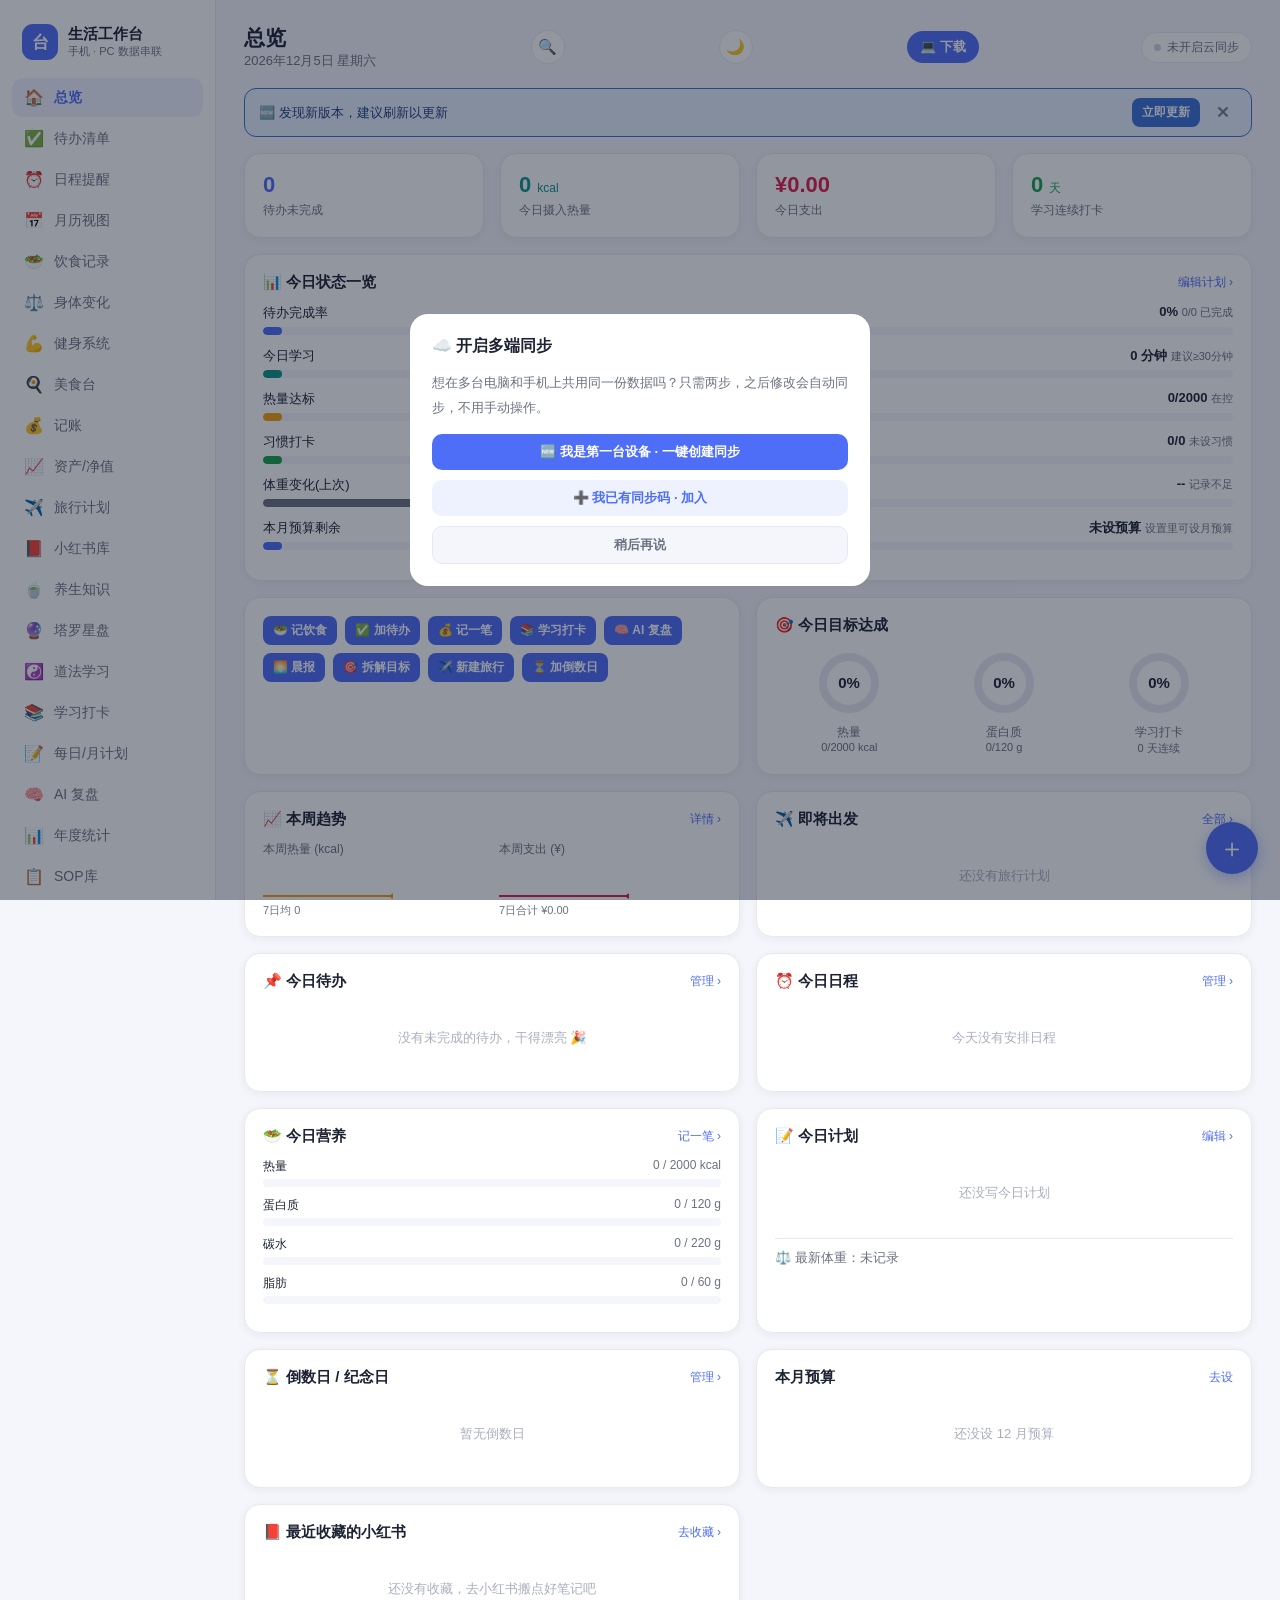
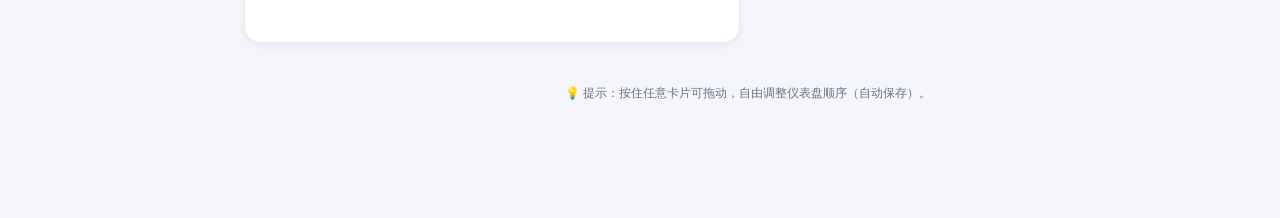
==== commit 0174cf1d: "feat: 移除「当日热点」模块——PAGES/RENDER/数据字段/样式/引导文案同步清理（29→28 模块）" ====
--- a/index.html
+++ b/index.html
@@ -56,7 +56,6 @@
     <section id="sec-money" class="section"></section>
     <section id="sec-assets" class="section"></section>
     <section id="sec-travel" class="section"></section>
-    <section id="sec-hot" class="section"></section>
     <section id="sec-wellness" class="section"></section>
     <section id="sec-tarot" class="section"></section>
     <section id="sec-tao" class="section"></section>
--- a/style.css
+++ b/style.css
@@ -198,19 +198,10 @@
 .streak-cell span { position: absolute; inset: 0; display: flex; align-items: center; justify-content: center; font-size: 9px; color: var(--text2); }
 .streak-cell.on span { color: #fff; }
 
-/* 热点 */
+/* 通用标签页（旅行/美食/SOP/购物/塔罗/道法等模块共用） */
 .hot-tabs { display: flex; gap: 8px; margin-bottom: 12px; }
 .hot-tab { padding: 7px 14px; border-radius: 99px; background: var(--bg); font-size: 13px; color: var(--text2); }
 .hot-tab.active { background: var(--primary); color: #fff; }
-.hot-item { display: flex; gap: 10px; padding: 10px 2px; border-bottom: 1px solid var(--line); align-items: baseline; }
-.hot-item:last-child { border: none; }
-.hot-rank { font-weight: 800; font-style: italic; width: 24px; flex: none; color: #94a3b8; }
-.hot-item:nth-child(1) .hot-rank { color: var(--red); }
-.hot-item:nth-child(2) .hot-rank { color: var(--orange); }
-.hot-item:nth-child(3) .hot-rank { color: #eab308; }
-.hot-item a { color: var(--text); text-decoration: none; font-size: 14px; flex: 1; }
-.hot-item a:hover { color: var(--primary); }
-.hot-heat { font-size: 11px; color: var(--text2); flex: none; }
 
 /* 弹窗 & toast */
 .modal-bg {
